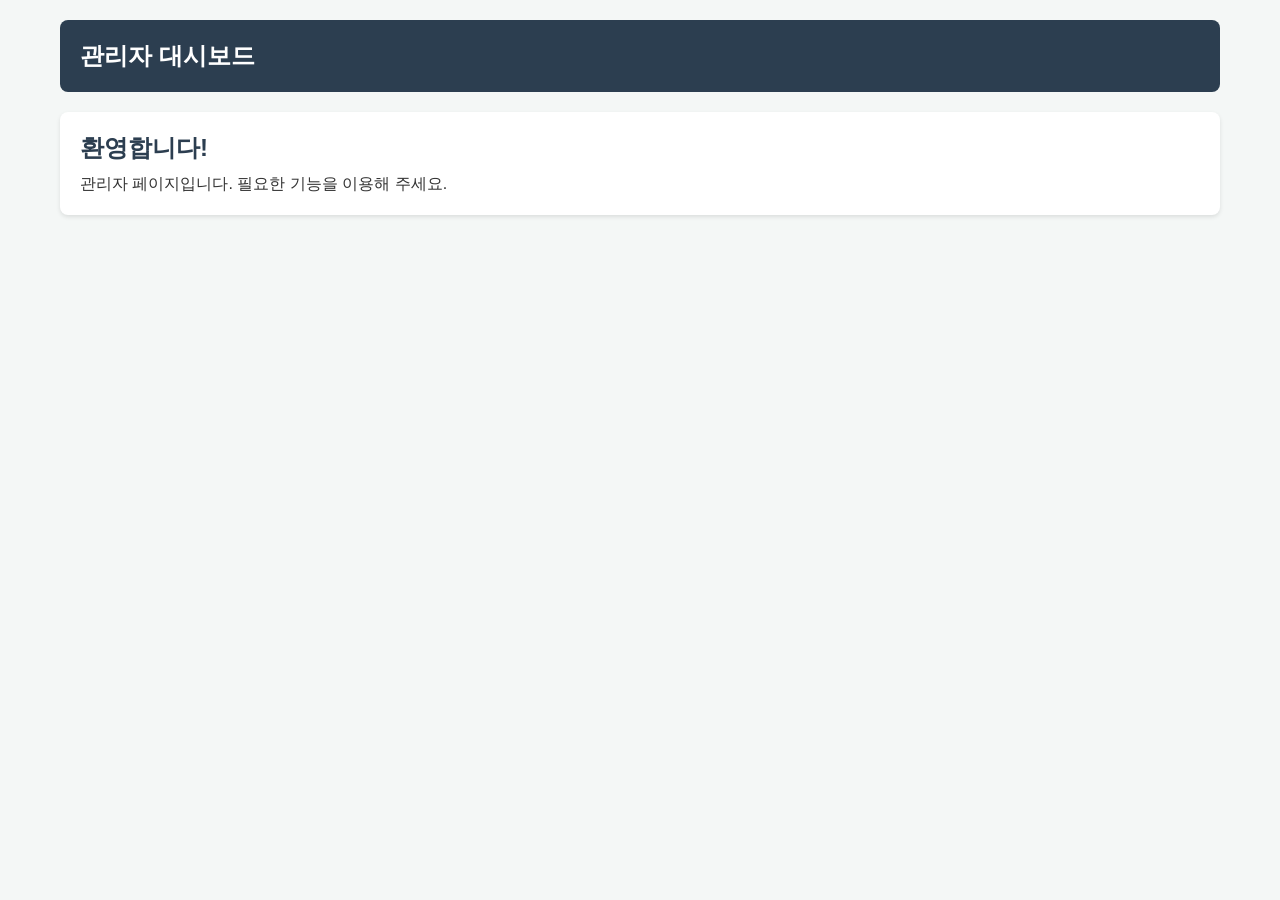
==== admin/index.html @ 0fdb0073 "upgrade application portal" ====
<!DOCTYPE html>
<html lang="ko">
<head>
    <meta charset="UTF-8">
    <meta name="viewport" content="width=device-width, initial-scale=1.0">
    <title>관리자 페이지</title>
    <link rel="stylesheet" href="style.css">
</head>
<body>
    <div class="admin-container">
        <header>
            <h1>관리자 대시보드</h1>
        </header>
        <main>
            <section class="card">
                <h2>환영합니다!</h2>
                <p>관리자 페이지입니다. 필요한 기능을 이용해 주세요.</p>
            </section>
        </main>
    </div>
    <script src="script.js"></script>
</body>
</html>
---- admin/style.css ----
* {
    margin: 0;
    padding: 0;
    box-sizing: border-box;
}

body {
    font-family: 'Segoe UI', Tahoma, Geneva, Verdana, sans-serif;
    background-color: #f4f7f6;
    color: #333;
}

.admin-container {
    max-width: 1200px;
    margin: 0 auto;
    padding: 20px;
}

header {
    background-color: #2c3e50;
    color: white;
    padding: 20px;
    border-radius: 8px;
    margin-bottom: 20px;
}

header h1 {
    font-size: 24px;
}

.card {
    background: white;
    padding: 20px;
    border-radius: 8px;
    box-shadow: 0 2px 4px rgba(0, 0, 0, 0.1);
}

.card h2 {
    margin-bottom: 10px;
    color: #2c3e50;
}
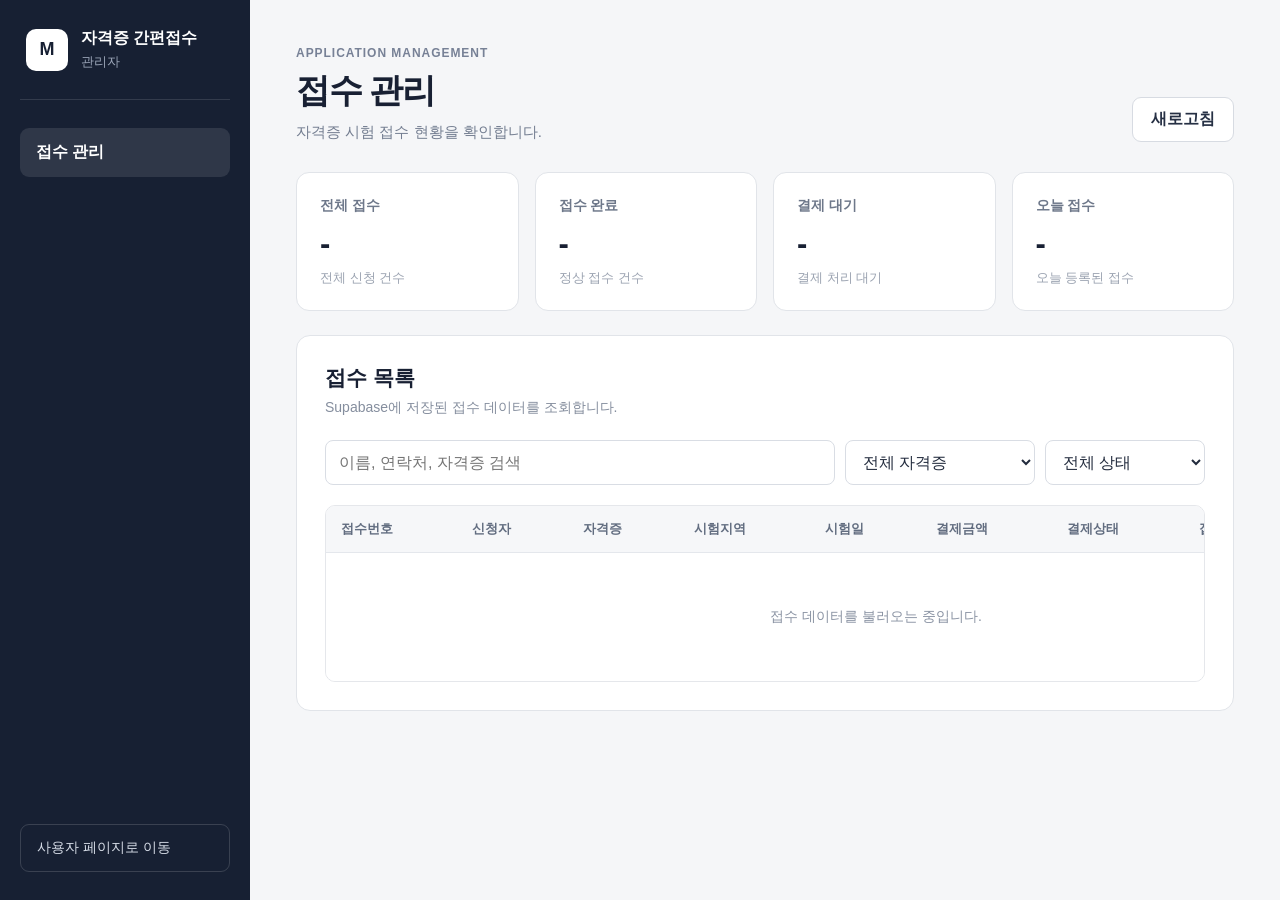
==== commit 68623638: "add application admin page" ====
--- a/admin/index.html
+++ b/admin/index.html
@@ -1,23 +1,297 @@
 <!DOCTYPE html>
 <html lang="ko">
 <head>
-    <meta charset="UTF-8">
-    <meta name="viewport" content="width=device-width, initial-scale=1.0">
-    <title>관리자 페이지</title>
-    <link rel="stylesheet" href="style.css">
+  <meta charset="UTF-8">
+  <meta
+    name="viewport"
+    content="width=device-width, initial-scale=1.0"
+  >
+
+  <title>자격증 접수 관리자</title>
+
+  <link
+    rel="stylesheet"
+    href="./style.css"
+  >
 </head>
+
 <body>
-    <div class="admin-container">
-        <header>
-            <h1>관리자 대시보드</h1>
-        </header>
-        <main>
-            <section class="card">
-                <h2>환영합니다!</h2>
-                <p>관리자 페이지입니다. 필요한 기능을 이용해 주세요.</p>
-            </section>
-        </main>
+
+  <!-- =========================
+       사이드바
+  ========================== -->
+
+  <aside class="sidebar">
+
+    <div class="sidebar-logo">
+      <span class="logo-mark">M</span>
+
+      <div>
+        <strong>자격증 간편접수</strong>
+        <p>관리자</p>
+      </div>
     </div>
-    <script src="script.js"></script>
+
+    <nav class="sidebar-nav">
+
+      <button
+        class="nav-item active"
+        type="button"
+      >
+        접수 관리
+      </button>
+
+    </nav>
+
+    <div class="sidebar-bottom">
+      <a href="../">
+        사용자 페이지로 이동
+      </a>
+    </div>
+
+  </aside>
+
+
+  <!-- =========================
+       메인
+  ========================== -->
+
+  <main class="admin-main">
+
+    <header class="admin-header">
+
+      <div>
+        <p class="eyebrow">
+          APPLICATION MANAGEMENT
+        </p>
+
+        <h1>접수 관리</h1>
+
+        <p class="header-description">
+          자격증 시험 접수 현황을 확인합니다.
+        </p>
+      </div>
+
+      <button
+        id="refresh-button"
+        class="refresh-button"
+        type="button"
+      >
+        새로고침
+      </button>
+
+    </header>
+
+
+    <!-- =========================
+         요약 카드
+    ========================== -->
+
+    <section class="summary-grid">
+
+      <article class="summary-card">
+        <span>전체 접수</span>
+
+        <strong id="total-count">
+          -
+        </strong>
+
+        <p>전체 신청 건수</p>
+      </article>
+
+
+      <article class="summary-card">
+        <span>접수 완료</span>
+
+        <strong id="complete-count">
+          -
+        </strong>
+
+        <p>정상 접수 건수</p>
+      </article>
+
+
+      <article class="summary-card">
+        <span>결제 대기</span>
+
+        <strong id="payment-wait-count">
+          -
+        </strong>
+
+        <p>결제 처리 대기</p>
+      </article>
+
+
+      <article class="summary-card">
+        <span>오늘 접수</span>
+
+        <strong id="today-count">
+          -
+        </strong>
+
+        <p>오늘 등록된 접수</p>
+      </article>
+
+    </section>
+
+
+    <!-- =========================
+         접수 목록
+    ========================== -->
+
+    <section class="application-panel">
+
+      <div class="panel-heading">
+
+        <div>
+          <h2>접수 목록</h2>
+
+          <p>
+            Supabase에 저장된 접수 데이터를 조회합니다.
+          </p>
+        </div>
+
+      </div>
+
+
+      <!-- 검색 / 필터 -->
+
+      <div class="filter-bar">
+
+        <div class="search-box">
+
+          <input
+            type="search"
+            id="admin-search"
+            placeholder="이름, 연락처, 자격증 검색"
+          >
+
+        </div>
+
+
+        <select id="certificate-filter">
+
+          <option value="">
+            전체 자격증
+          </option>
+
+          <option value="한식조리기능사">
+            한식조리기능사
+          </option>
+
+          <option value="지게차운전기능사">
+            지게차운전기능사
+          </option>
+
+          <option value="굴착기운전기능사">
+            굴착기운전기능사
+          </option>
+
+          <option value="전기기능사">
+            전기기능사
+          </option>
+
+          <option value="손해평가사">
+            손해평가사
+          </option>
+
+          <option value="공인중개사">
+            공인중개사
+          </option>
+
+          <option value="요양보호사">
+            요양보호사
+          </option>
+
+          <option value="위생사">
+            위생사
+          </option>
+
+        </select>
+
+
+        <select id="status-filter">
+
+          <option value="">
+            전체 상태
+          </option>
+
+          <option value="접수완료">
+            접수완료
+          </option>
+
+          <option value="접수취소">
+            접수취소
+          </option>
+
+        </select>
+
+      </div>
+
+
+      <!-- 테이블 -->
+
+      <div class="table-wrapper">
+
+        <table>
+
+          <thead>
+
+            <tr>
+              <th>접수번호</th>
+              <th>신청자</th>
+              <th>자격증</th>
+              <th>시험지역</th>
+              <th>시험일</th>
+              <th>결제금액</th>
+              <th>결제상태</th>
+              <th>접수상태</th>
+              <th>접수일</th>
+            </tr>
+
+          </thead>
+
+
+          <tbody id="application-table-body">
+
+            <tr>
+              <td
+                colspan="9"
+                class="loading-cell"
+              >
+                접수 데이터를 불러오는 중입니다.
+              </td>
+            </tr>
+
+          </tbody>
+
+        </table>
+
+      </div>
+
+
+      <!-- 결과 없음 -->
+
+      <div
+        id="empty-state"
+        class="empty-state"
+        hidden
+      >
+        <strong>
+          접수 내역이 없습니다.
+        </strong>
+
+        <p>
+          조건에 맞는 접수 데이터를 찾을 수 없습니다.
+        </p>
+      </div>
+
+    </section>
+
+  </main>
+
+
+  <script src="./script.js"></script>
+
 </body>
-</html>
+</html>
--- a/admin/style.css
+++ b/admin/style.css
@@ -1,41 +1,518 @@
+/* =========================
+   기본
+========================= */
+
 * {
-    margin: 0;
-    padding: 0;
-    box-sizing: border-box;
-}
-
+  box-sizing: border-box;
+}
+
+html,
 body {
-    font-family: 'Segoe UI', Tahoma, Geneva, Verdana, sans-serif;
-    background-color: #f4f7f6;
-    color: #333;
-}
-
-.admin-container {
-    max-width: 1200px;
-    margin: 0 auto;
-    padding: 20px;
-}
-
-header {
-    background-color: #2c3e50;
-    color: white;
-    padding: 20px;
-    border-radius: 8px;
-    margin-bottom: 20px;
-}
-
-header h1 {
-    font-size: 24px;
-}
-
-.card {
-    background: white;
-    padding: 20px;
-    border-radius: 8px;
-    box-shadow: 0 2px 4px rgba(0, 0, 0, 0.1);
-}
-
-.card h2 {
-    margin-bottom: 10px;
-    color: #2c3e50;
-}
+  margin: 0;
+  min-height: 100%;
+}
+
+body {
+  background: #f5f6f8;
+  color: #182033;
+  font-family:
+    -apple-system,
+    BlinkMacSystemFont,
+    "Pretendard",
+    "Segoe UI",
+    sans-serif;
+}
+
+button,
+input,
+select {
+  font: inherit;
+}
+
+
+/* =========================
+   사이드바
+========================= */
+
+.sidebar {
+  position: fixed;
+  top: 0;
+  left: 0;
+
+  width: 250px;
+  height: 100vh;
+
+  padding: 28px 20px;
+
+  display: flex;
+  flex-direction: column;
+
+  background: #172033;
+  color: #fff;
+}
+
+.sidebar-logo {
+  display: flex;
+  align-items: center;
+  gap: 13px;
+
+  padding: 0 6px 28px;
+  border-bottom: 1px solid rgba(255, 255, 255, 0.12);
+}
+
+.logo-mark {
+  width: 42px;
+  height: 42px;
+
+  display: flex;
+  align-items: center;
+  justify-content: center;
+
+  border-radius: 10px;
+
+  background: #fff;
+  color: #172033;
+
+  font-size: 18px;
+  font-weight: 800;
+}
+
+.sidebar-logo strong {
+  display: block;
+  font-size: 16px;
+}
+
+.sidebar-logo p {
+  margin: 4px 0 0;
+
+  color: #9ba5b8;
+  font-size: 13px;
+}
+
+.sidebar-nav {
+  margin-top: 28px;
+}
+
+.nav-item {
+  width: 100%;
+
+  padding: 14px 16px;
+
+  border: 0;
+  border-radius: 9px;
+
+  text-align: left;
+
+  background: transparent;
+  color: #b7c0d0;
+
+  font-weight: 700;
+  cursor: pointer;
+}
+
+.nav-item.active {
+  background: rgba(255, 255, 255, 0.1);
+  color: #fff;
+}
+
+.sidebar-bottom {
+  margin-top: auto;
+}
+
+.sidebar-bottom a {
+  display: block;
+
+  padding: 14px 16px;
+
+  border: 1px solid rgba(255, 255, 255, 0.15);
+  border-radius: 9px;
+
+  color: #d6dce7;
+  text-decoration: none;
+
+  font-size: 14px;
+}
+
+
+/* =========================
+   메인
+========================= */
+
+.admin-main {
+  min-height: 100vh;
+
+  margin-left: 250px;
+  padding: 46px;
+}
+
+.admin-header {
+  max-width: 1500px;
+  margin: 0 auto 30px;
+
+  display: flex;
+  align-items: flex-end;
+  justify-content: space-between;
+  gap: 24px;
+}
+
+.eyebrow {
+  margin: 0 0 8px;
+
+  color: #778196;
+
+  font-size: 12px;
+  font-weight: 800;
+  letter-spacing: 0.08em;
+}
+
+.admin-header h1 {
+  margin: 0;
+
+  font-size: 34px;
+  letter-spacing: -0.04em;
+}
+
+.header-description {
+  margin: 9px 0 0;
+
+  color: #737d90;
+  font-size: 15px;
+}
+
+.refresh-button {
+  padding: 11px 18px;
+
+  border: 1px solid #d7dbe2;
+  border-radius: 9px;
+
+  background: #fff;
+  color: #263044;
+
+  font-weight: 700;
+
+  cursor: pointer;
+}
+
+.refresh-button:hover {
+  background: #f0f2f5;
+}
+
+
+/* =========================
+   요약 카드
+========================= */
+
+.summary-grid {
+  max-width: 1500px;
+  margin: 0 auto 24px;
+
+  display: grid;
+  grid-template-columns: repeat(4, 1fr);
+  gap: 16px;
+}
+
+.summary-card {
+  padding: 23px;
+
+  border: 1px solid #e1e4e9;
+  border-radius: 13px;
+
+  background: #fff;
+}
+
+.summary-card span {
+  color: #6e788a;
+
+  font-size: 14px;
+  font-weight: 700;
+}
+
+.summary-card strong {
+  display: block;
+
+  margin-top: 13px;
+
+  color: #182033;
+
+  font-size: 31px;
+  line-height: 1;
+}
+
+.summary-card p {
+  margin: 10px 0 0;
+
+  color: #9aa2b0;
+  font-size: 13px;
+}
+
+
+/* =========================
+   접수 목록 패널
+========================= */
+
+.application-panel {
+  max-width: 1500px;
+  margin: 0 auto;
+
+  padding: 28px;
+
+  border: 1px solid #e1e4e9;
+  border-radius: 14px;
+
+  background: #fff;
+}
+
+.panel-heading {
+  margin-bottom: 23px;
+}
+
+.panel-heading h2 {
+  margin: 0;
+
+  font-size: 21px;
+}
+
+.panel-heading p {
+  margin: 7px 0 0;
+
+  color: #858e9e;
+  font-size: 14px;
+}
+
+
+/* =========================
+   검색 / 필터
+========================= */
+
+.filter-bar {
+  display: grid;
+
+  grid-template-columns:
+    minmax(260px, 1fr)
+    190px
+    160px;
+
+  gap: 10px;
+
+  margin-bottom: 20px;
+}
+
+.search-box input,
+.filter-bar select {
+  width: 100%;
+  height: 45px;
+
+  padding: 0 13px;
+
+  border: 1px solid #d9dde4;
+  border-radius: 8px;
+
+  background: #fff;
+  color: #222b3d;
+
+  outline: none;
+}
+
+.search-box input:focus,
+.filter-bar select:focus {
+  border-color: #75819a;
+}
+
+
+/* =========================
+   테이블
+========================= */
+
+.table-wrapper {
+  width: 100%;
+  overflow-x: auto;
+
+  border: 1px solid #e5e7eb;
+  border-radius: 10px;
+}
+
+table {
+  width: 100%;
+  min-width: 1100px;
+
+  border-collapse: collapse;
+
+  background: #fff;
+}
+
+thead {
+  background: #f6f7f9;
+}
+
+th {
+  padding: 14px 15px;
+
+  border-bottom: 1px solid #e4e7ec;
+
+  color: #626d80;
+
+  text-align: left;
+
+  font-size: 13px;
+  font-weight: 800;
+
+  white-space: nowrap;
+}
+
+td {
+  padding: 16px 15px;
+
+  border-bottom: 1px solid #eceef2;
+
+  color: #313a4c;
+
+  font-size: 14px;
+
+  white-space: nowrap;
+}
+
+tbody tr:last-child td {
+  border-bottom: 0;
+}
+
+tbody tr:hover {
+  background: #fafbfc;
+}
+
+.loading-cell {
+  padding: 55px;
+
+  color: #8a93a3;
+  text-align: center;
+}
+
+
+/* =========================
+   상태 표시
+========================= */
+
+.status-badge {
+  display: inline-flex;
+
+  padding: 6px 9px;
+
+  border-radius: 999px;
+
+  font-size: 12px;
+  font-weight: 800;
+}
+
+.status-complete {
+  background: #eaf7ef;
+  color: #28734a;
+}
+
+.status-wait {
+  background: #fff5dd;
+  color: #8c6714;
+}
+
+.status-cancel {
+  background: #fdecec;
+  color: #a83d3d;
+}
+
+
+/* =========================
+   결과 없음
+========================= */
+
+.empty-state {
+  padding: 60px 20px;
+
+  text-align: center;
+}
+
+.empty-state strong {
+  display: block;
+
+  font-size: 17px;
+}
+
+.empty-state p {
+  margin: 8px 0 0;
+
+  color: #8a93a3;
+  font-size: 14px;
+}
+
+
+/* =========================
+   모바일
+========================= */
+
+@media (max-width: 1050px) {
+
+  .summary-grid {
+    grid-template-columns: repeat(2, 1fr);
+  }
+
+  .filter-bar {
+    grid-template-columns: 1fr 1fr;
+  }
+
+  .search-box {
+    grid-column: 1 / -1;
+  }
+}
+
+
+@media (max-width: 720px) {
+
+  .sidebar {
+    position: static;
+
+    width: 100%;
+    height: auto;
+
+    padding: 18px;
+  }
+
+  .sidebar-nav {
+    margin-top: 15px;
+  }
+
+  .sidebar-bottom {
+    margin-top: 15px;
+  }
+
+  .admin-main {
+    margin-left: 0;
+    padding: 25px 16px;
+  }
+
+  .admin-header {
+    align-items: flex-start;
+    flex-direction: column;
+  }
+
+  .summary-grid {
+    grid-template-columns: 1fr 1fr;
+  }
+
+  .application-panel {
+    padding: 19px;
+  }
+
+  .filter-bar {
+    grid-template-columns: 1fr;
+  }
+
+  .search-box {
+    grid-column: auto;
+  }
+}
+
+
+@media (max-width: 480px) {
+
+  .summary-grid {
+    grid-template-columns: 1fr;
+  }
+
+}
